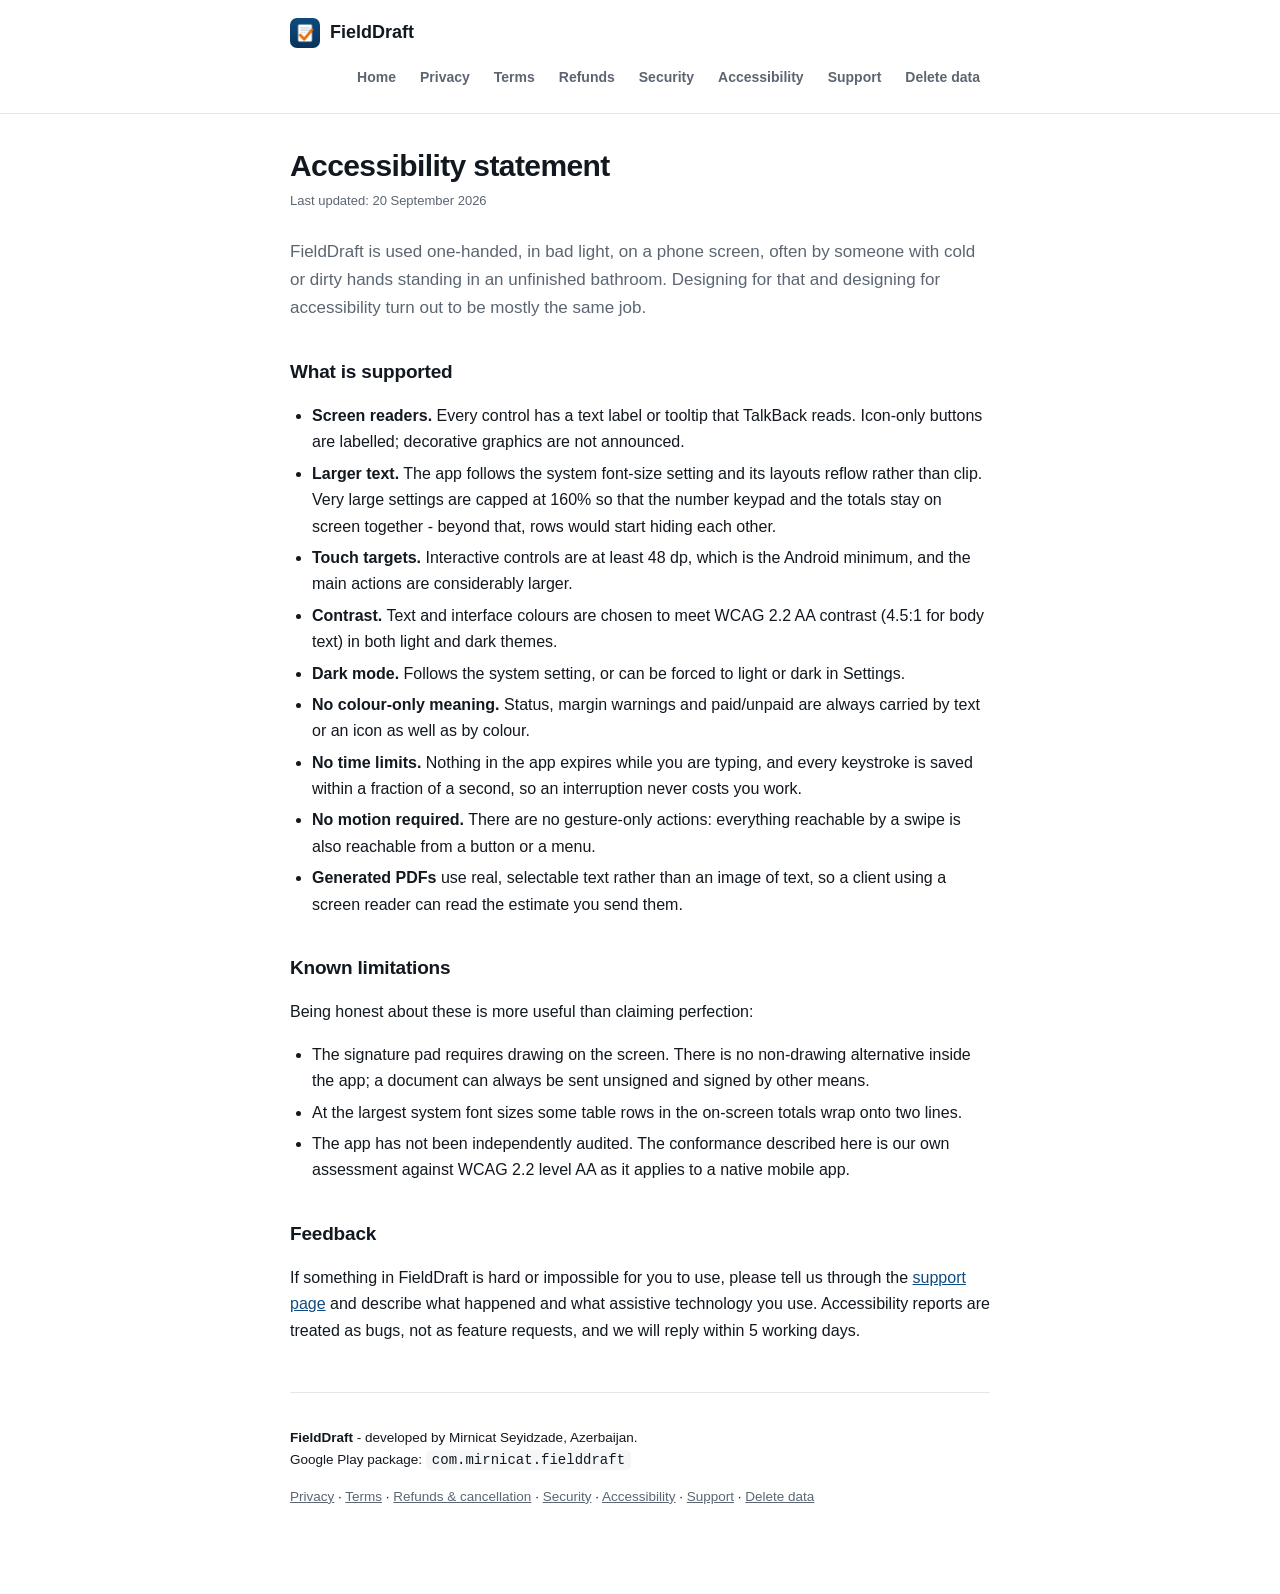
==== accessibility.html @ 06489a94 "Add refunds, security and accessibility pages; strengthen terms" ====
<!doctype html>
<html lang="en">
<head>
<meta charset="utf-8">
<meta name="viewport" content="width=device-width, initial-scale=1">
<title>Accessibility - FieldDraft</title>
<meta name="description" content="FieldDraft accessibility statement - what is supported, what is known to be imperfect, and how to tell us.">
<link rel="icon" href="icon.png">
<link rel="stylesheet" href="style.css">
</head>
<body>
<header><div class="bar">
  <a class="logo" href="./index.html"><img src="icon.png" alt=""> FieldDraft</a>
  <nav>
    <a href="./index.html">Home</a>
    <a href="./privacy.html">Privacy</a>
    <a href="./terms.html">Terms</a>
    <a href="./refunds.html">Refunds</a>
    <a href="./security.html">Security</a>
    <a href="./accessibility.html">Accessibility</a>
    <a href="./support.html">Support</a>
    <a href="./delete-data.html">Delete data</a>
  </nav>
</div></header>
<main class="wrap">

<h1>Accessibility statement</h1>
<p class="updated">Last updated: 20 September 2026</p>

<p class="lede">FieldDraft is used one-handed, in bad light, on a phone screen, often by
someone with cold or dirty hands standing in an unfinished bathroom. Designing for that
and designing for accessibility turn out to be mostly the same job.</p>

<h2>What is supported</h2>
<ul>
<li><strong>Screen readers.</strong> Every control has a text label or tooltip that
    TalkBack reads. Icon-only buttons are labelled; decorative graphics are not
    announced.</li>
<li><strong>Larger text.</strong> The app follows the system font-size setting and its
    layouts reflow rather than clip. Very large settings are capped at 160% so that the
    number keypad and the totals stay on screen together - beyond that, rows would
    start hiding each other.</li>
<li><strong>Touch targets.</strong> Interactive controls are at least 48&nbsp;dp, which
    is the Android minimum, and the main actions are considerably larger.</li>
<li><strong>Contrast.</strong> Text and interface colours are chosen to meet WCAG 2.2
    AA contrast (4.5:1 for body text) in both light and dark themes.</li>
<li><strong>Dark mode.</strong> Follows the system setting, or can be forced to light
    or dark in Settings.</li>
<li><strong>No colour-only meaning.</strong> Status, margin warnings and paid/unpaid
    are always carried by text or an icon as well as by colour.</li>
<li><strong>No time limits.</strong> Nothing in the app expires while you are typing,
    and every keystroke is saved within a fraction of a second, so an interruption
    never costs you work.</li>
<li><strong>No motion required.</strong> There are no gesture-only actions: everything
    reachable by a swipe is also reachable from a button or a menu.</li>
<li><strong>Generated PDFs</strong> use real, selectable text rather than an image of
    text, so a client using a screen reader can read the estimate you send them.</li>
</ul>

<h2>Known limitations</h2>
<p>Being honest about these is more useful than claiming perfection:</p>
<ul>
<li>The signature pad requires drawing on the screen. There is no non-drawing
    alternative inside the app; a document can always be sent unsigned and signed by
    other means.</li>
<li>At the largest system font sizes some table rows in the on-screen totals wrap onto
    two lines.</li>
<li>The app has not been independently audited. The conformance described here is our
    own assessment against WCAG 2.2 level AA as it applies to a native mobile app.</li>
</ul>

<h2>Feedback</h2>
<p>If something in FieldDraft is hard or impossible for you to use, please tell us
through the <a href="./support.html">support page</a> and describe what happened and
what assistive technology you use. Accessibility reports are treated as bugs, not as
feature requests, and we will reply within 5 working days.</p>


<footer>
  <p><strong>FieldDraft</strong> - developed by Mirnicat Seyidzade, Azerbaijan.<br>
  Google Play package: <code>com.mirnicat.fielddraft</code></p>
  <p><a href="./privacy.html">Privacy</a> &middot; <a href="./terms.html">Terms</a> &middot;
     <a href="./refunds.html">Refunds &amp; cancellation</a> &middot;
     <a href="./security.html">Security</a> &middot;
     <a href="./accessibility.html">Accessibility</a> &middot;
     <a href="./support.html">Support</a> &middot; <a href="./delete-data.html">Delete data</a></p>
</footer>
</main>
</body>
</html>
---- style.css ----
:root{
  --ink:#12181f; --muted:#5b6672; --rule:#e2e7ec; --bg:#ffffff;
  --soft:#f4f6f8; --accent:#0f4c81; --signal:#e8710a;
}
@media (prefers-color-scheme: dark){
  :root{ --ink:#e9eef3; --muted:#9aa5b1; --rule:#25303b; --bg:#0d1319;
         --soft:#151d25; --accent:#5aa2dd; }
}
*{box-sizing:border-box}
html{-webkit-text-size-adjust:100%}
body{
  margin:0; background:var(--bg); color:var(--ink);
  font:16px/1.65 -apple-system,BlinkMacSystemFont,"Segoe UI",Roboto,Helvetica,Arial,sans-serif;
}
.wrap{max-width:740px; margin:0 auto; padding:0 20px 72px}
header{border-bottom:1px solid var(--rule); margin-bottom:34px}
.bar{max-width:740px;margin:0 auto;padding:18px 20px;display:flex;align-items:center;gap:12px;flex-wrap:wrap}
.logo{display:flex;align-items:center;gap:10px;text-decoration:none;color:inherit;font-weight:800;font-size:18px}
.logo img{width:30px;height:30px;border-radius:7px;display:block}
nav{margin-left:auto;display:flex;gap:4px;flex-wrap:wrap}
nav a{color:var(--muted);text-decoration:none;font-size:14px;font-weight:600;padding:6px 10px;border-radius:6px}
nav a:hover,nav a[aria-current="page"]{color:var(--ink);background:var(--soft)}
h1{font-size:30px;line-height:1.2;margin:0 0 6px;letter-spacing:-.02em}
h2{font-size:19px;margin:34px 0 10px;letter-spacing:-.01em}
h3{font-size:16px;margin:22px 0 6px}
p,li{color:var(--ink)}
.lede{color:var(--muted);font-size:17px;margin:0 0 4px}
.updated{color:var(--muted);font-size:13px;margin:0 0 26px}
.card{background:var(--soft);border:1px solid var(--rule);border-radius:12px;padding:18px 20px;margin:22px 0}
.card p:last-child,.card ul:last-child{margin-bottom:0}
.card p:first-child{margin-top:0}
table{width:100%;border-collapse:collapse;margin:16px 0;font-size:15px}
th,td{text-align:left;padding:10px 12px;border-bottom:1px solid var(--rule);vertical-align:top}
th{font-size:12px;text-transform:uppercase;letter-spacing:.06em;color:var(--muted)}
code{background:var(--soft);padding:2px 6px;border-radius:5px;font-size:14px}
a{color:var(--accent)}
footer{border-top:1px solid var(--rule);margin-top:48px;padding-top:20px;color:var(--muted);font-size:13.5px}
footer a{color:var(--muted)}
.tag{display:inline-block;background:var(--signal);color:#fff;font-size:11px;font-weight:800;
     letter-spacing:.06em;padding:3px 9px;border-radius:20px;text-transform:uppercase}
ul{padding-left:22px}
li{margin:5px 0}
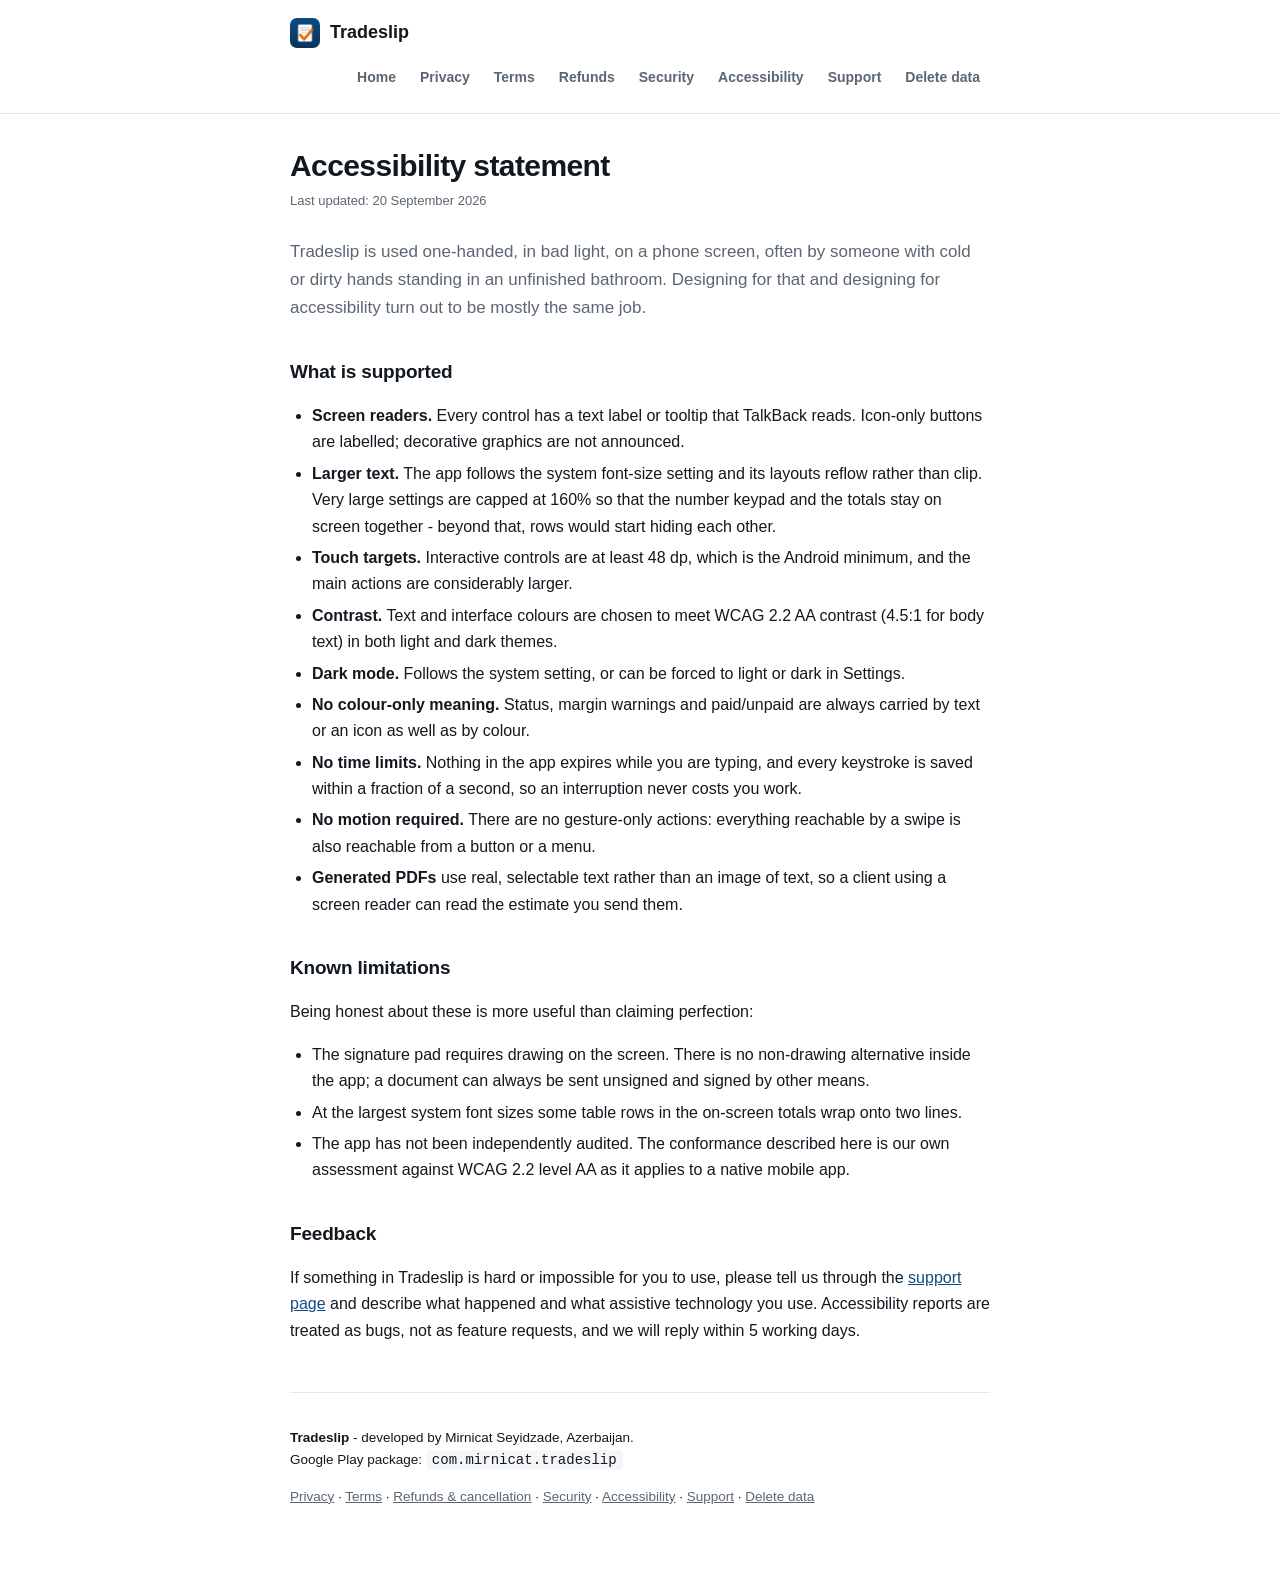
==== commit 05820e2d: "Rename the site from FieldDraft to Tradeslip The app was renamed before its first Play upload. Every" ====
--- a/accessibility.html
+++ b/accessibility.html
@@ -3,14 +3,14 @@
 <head>
 <meta charset="utf-8">
 <meta name="viewport" content="width=device-width, initial-scale=1">
-<title>Accessibility - FieldDraft</title>
-<meta name="description" content="FieldDraft accessibility statement - what is supported, what is known to be imperfect, and how to tell us.">
+<title>Accessibility - Tradeslip</title>
+<meta name="description" content="Tradeslip accessibility statement - what is supported, what is known to be imperfect, and how to tell us.">
 <link rel="icon" href="icon.png">
 <link rel="stylesheet" href="style.css">
 </head>
 <body>
 <header><div class="bar">
-  <a class="logo" href="./index.html"><img src="icon.png" alt=""> FieldDraft</a>
+  <a class="logo" href="./index.html"><img src="icon.png" alt=""> Tradeslip</a>
   <nav>
     <a href="./index.html">Home</a>
     <a href="./privacy.html">Privacy</a>
@@ -27,7 +27,7 @@
 <h1>Accessibility statement</h1>
 <p class="updated">Last updated: 20 September 2026</p>
 
-<p class="lede">FieldDraft is used one-handed, in bad light, on a phone screen, often by
+<p class="lede">Tradeslip is used one-handed, in bad light, on a phone screen, often by
 someone with cold or dirty hands standing in an unfinished bathroom. Designing for that
 and designing for accessibility turn out to be mostly the same job.</p>
 
@@ -70,15 +70,15 @@
 </ul>
 
 <h2>Feedback</h2>
-<p>If something in FieldDraft is hard or impossible for you to use, please tell us
+<p>If something in Tradeslip is hard or impossible for you to use, please tell us
 through the <a href="./support.html">support page</a> and describe what happened and
 what assistive technology you use. Accessibility reports are treated as bugs, not as
 feature requests, and we will reply within 5 working days.</p>
 
 
 <footer>
-  <p><strong>FieldDraft</strong> - developed by Mirnicat Seyidzade, Azerbaijan.<br>
-  Google Play package: <code>com.mirnicat.fielddraft</code></p>
+  <p><strong>Tradeslip</strong> - developed by Mirnicat Seyidzade, Azerbaijan.<br>
+  Google Play package: <code>com.mirnicat.tradeslip</code></p>
   <p><a href="./privacy.html">Privacy</a> &middot; <a href="./terms.html">Terms</a> &middot;
      <a href="./refunds.html">Refunds &amp; cancellation</a> &middot;
      <a href="./security.html">Security</a> &middot;
